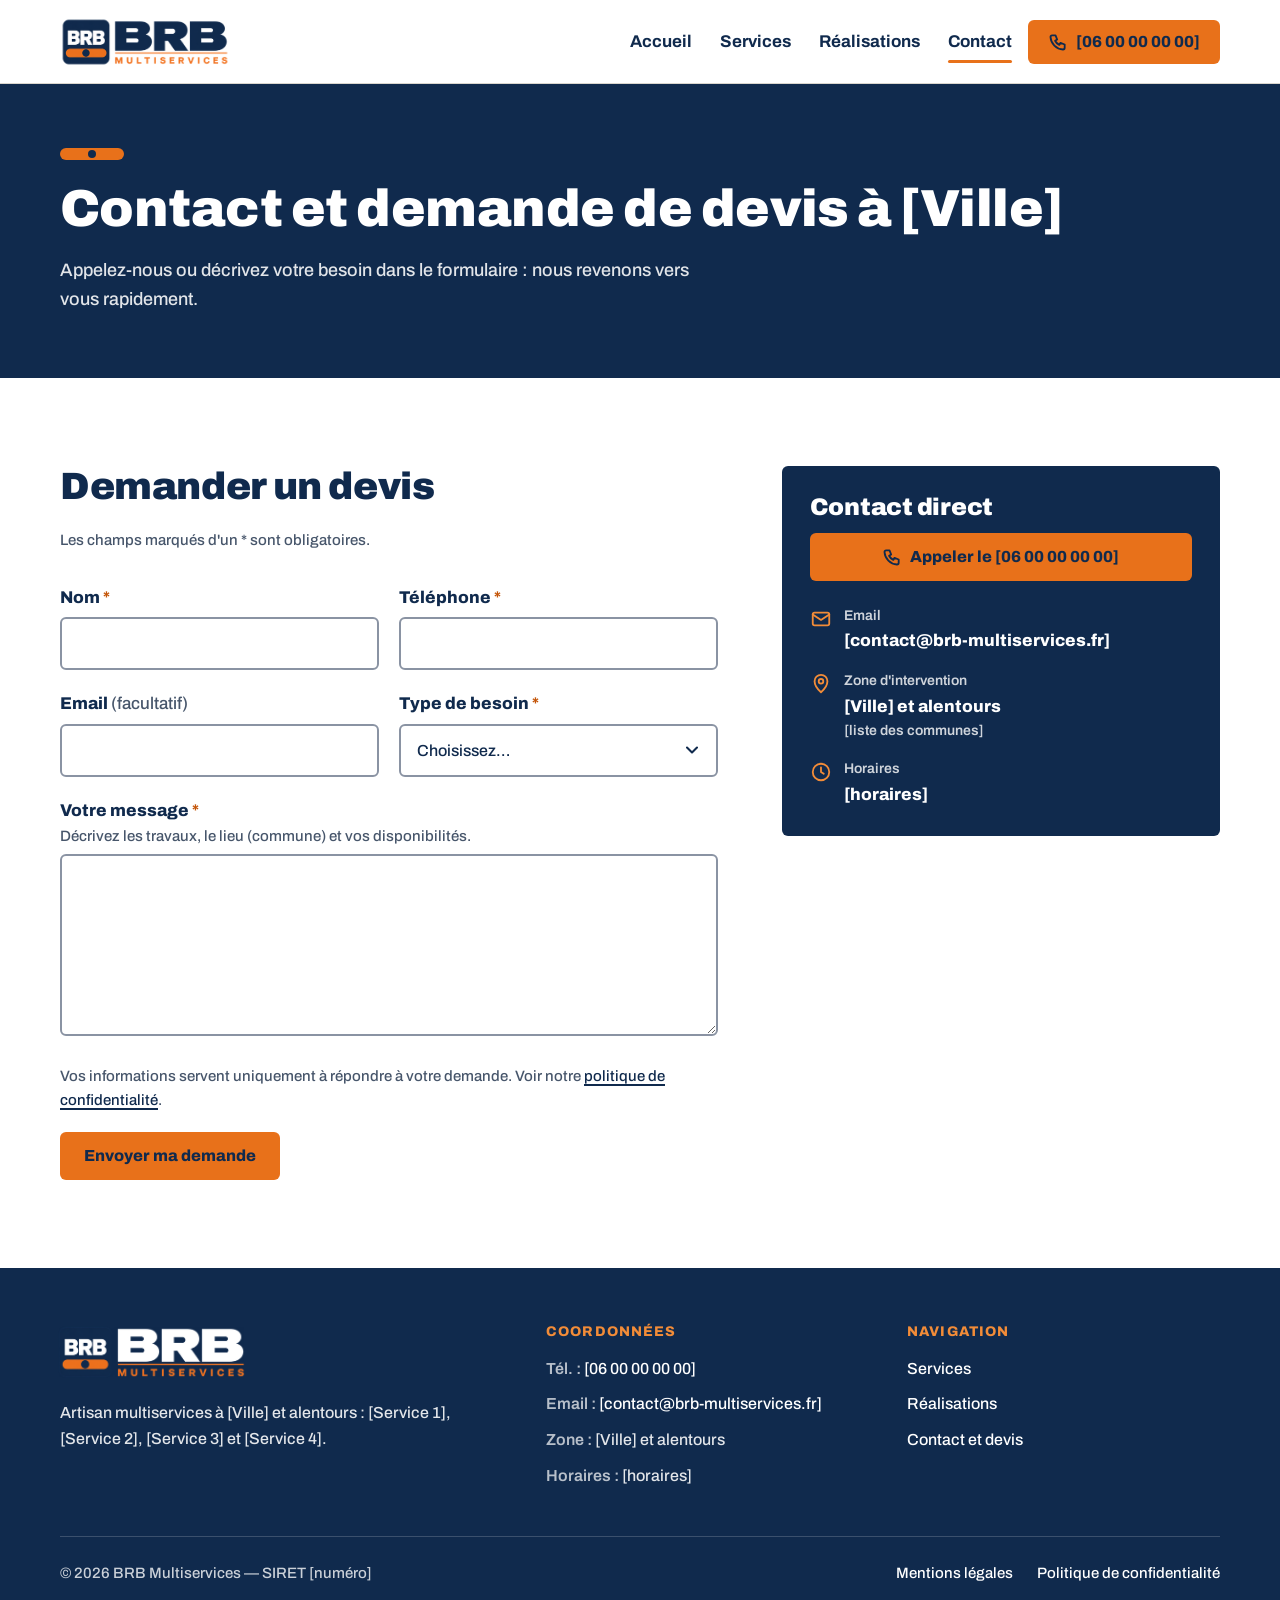
==== contact.html @ 140c1f2e "Site vitrine BRB Multiservices Cinq pages statiques (accueil, services, réalisations, contact, menti" ====
<!doctype html>
<html lang="fr" class="no-js">
<head>
  <meta charset="utf-8">
  <meta name="viewport" content="width=device-width, initial-scale=1">
  <script>document.documentElement.className = 'js';</script>

  <title>Contact et devis — artisan multiservices à [Ville] | BRB Multiservices</title>
  <meta name="description" content="Contactez BRB Multiservices, artisan multiservices à [Ville] : appelez le [06 00 00 00 00] ou demandez votre devis en ligne.">
  <link rel="canonical" href="https://www.brb-multiservices.fr/contact.html">

  <meta property="og:type" content="website">
  <meta property="og:locale" content="fr_FR">
  <meta property="og:site_name" content="BRB Multiservices">
  <meta property="og:title" content="Contact et devis — artisan multiservices à [Ville] | BRB Multiservices">
  <meta property="og:description" content="Contactez BRB Multiservices, artisan multiservices à [Ville] : appelez le [06 00 00 00 00] ou demandez votre devis en ligne.">
  <meta property="og:url" content="https://www.brb-multiservices.fr/contact.html">
  <meta property="og:image" content="https://www.brb-multiservices.fr/assets/img/logo/logo-principal-fond-blanc.jpg">
  <meta property="og:image:width" content="1858">
  <meta property="og:image:height" content="545">
  <meta property="og:image:alt" content="Logo BRB Multiservices">
  <meta name="twitter:card" content="summary_large_image">

  <link rel="icon" href="assets/img/logo/favicon.ico" sizes="any">
  <link rel="icon" href="assets/img/logo/favicon-32.png" type="image/png" sizes="32x32">
  <link rel="apple-touch-icon" href="assets/img/logo/apple-touch-icon-180.png">
  <link rel="manifest" href="site.webmanifest">
  <meta name="theme-color" content="#102A4D">

  <link rel="preconnect" href="https://fonts.googleapis.com">
  <link rel="preconnect" href="https://fonts.gstatic.com" crossorigin>
  <link rel="stylesheet" href="https://fonts.googleapis.com/css2?family=Archivo:wght@500;600;700;800;900&display=swap">
  <link rel="stylesheet" href="assets/css/style.css">
  <script src="assets/js/main.js" defer></script>
</head>
<body>
  <a class="skip-link" href="#contenu">Aller au contenu</a>

  <header class="site-header">
    <div class="container header-inner">
      <a class="brand" href="index.html">
        <img src="assets/img/logo/logo-principal.png" srcset="assets/img/logo/logo-principal-400.png 400w, assets/img/logo/logo-principal.png 1858w" sizes="(min-width: 960px) 171px, 137px" width="1858" height="545" alt="BRB Multiservices — retour à l'accueil" fetchpriority="high">
      </a>
      <a class="btn btn--primary header-phone" href="tel:+33600000000" aria-label="Appeler BRB Multiservices au [06 00 00 00 00]">
        <svg viewBox="0 0 24 24" fill="none" stroke="currentColor" stroke-width="2.2" stroke-linecap="round" stroke-linejoin="round" aria-hidden="true"><path d="M5 4h4l2 5-2.5 1.5a11 11 0 0 0 5 5L15 13l5 2v4a2 2 0 0 1-2 2A16 16 0 0 1 3 6a2 2 0 0 1 2-2"/></svg>
        <span class="label-long">[06 00 00 00 00]</span>
      </a>
      <button class="nav-toggle" type="button" aria-expanded="false" aria-controls="site-nav" aria-label="Ouvrir le menu">
        <span></span><span></span><span></span>
      </button>
      <nav class="site-nav" id="site-nav" aria-label="Navigation principale">
        <ul>
          <li><a href="index.html">Accueil</a></li>
          <li><a href="services.html">Services</a></li>
          <li><a href="realisations.html">Réalisations</a></li>
          <li><a href="contact.html" aria-current="page">Contact</a></li>
        </ul>
      </nav>
    </div>
  </header>

  <main id="contenu">
    <section class="page-hero on-dark">
      <div class="container">
        <span class="level" aria-hidden="true"></span>
        <h1>Contact et demande de devis à [Ville]</h1>
        <p>Appelez-nous ou décrivez votre besoin dans le formulaire : nous revenons vers vous rapidement.</p>
      </div>
    </section>

    <section class="section" aria-label="Formulaire et coordonnées">
      <div class="container contact-grid">
        <div>
          <h2>Demander un devis</h2>
          <p class="form-note">Les champs marqués d'un <span class="req" aria-hidden="true">*</span> sont obligatoires.</p>

          <!--
            Formulaire compatible Netlify Forms : Netlify détecte automatiquement
            l'attribut data-netlify au déploiement et vous envoie les messages par email
            (Netlify > Site > Forms > Form notifications).

            FALLBACK MAILTO (hébergement hors Netlify : OVH, o2switch…) :
            remplacez la balise <form …> ci-dessous par :
              <form class="form" action="mailto:contact@brb-multiservices.fr" method="post" enctype="text/plain">
            et supprimez le champ caché "form-name" et le champ anti-spam "bot-field".
            Le mailto ouvre la messagerie du visiteur : moins fiable, à n'utiliser qu'en dépannage.
          -->
          <form class="form mt-2" name="contact" method="POST" action="merci.html" data-netlify="true" netlify-honeypot="bot-field">
            <input type="hidden" name="form-name" value="contact">
            <p class="hp-field">
              <label>Ne pas remplir ce champ : <input name="bot-field" tabindex="-1" autocomplete="off"></label>
            </p>

            <div class="form-row form-row--2">
              <div class="field">
                <label for="nom">Nom <span class="req" aria-hidden="true">*</span></label>
                <input id="nom" name="nom" type="text" autocomplete="name" required aria-required="true">
              </div>
              <div class="field">
                <label for="telephone">Téléphone <span class="req" aria-hidden="true">*</span></label>
                <input id="telephone" name="telephone" type="tel" autocomplete="tel" inputmode="tel" required aria-required="true">
              </div>
            </div>

            <div class="form-row form-row--2">
              <div class="field">
                <label for="email">Email <span class="hint-inline">(facultatif)</span></label>
                <input id="email" name="email" type="email" autocomplete="email">
              </div>
              <div class="field">
                <label for="besoin">Type de besoin <span class="req" aria-hidden="true">*</span></label>
                <select id="besoin" name="besoin" required aria-required="true">
                  <option value="">Choisissez…</option>
                  <option value="service-1">[Service 1]</option>
                  <option value="service-2">[Service 2]</option>
                  <option value="service-3">[Service 3]</option>
                  <option value="service-4">[Service 4]</option>
                  <option value="autre">Autre demande</option>
                </select>
              </div>
            </div>

            <div class="field">
              <label for="message">Votre message <span class="req" aria-hidden="true">*</span>
                <span class="hint">Décrivez les travaux, le lieu (commune) et vos disponibilités.</span>
              </label>
              <textarea id="message" name="message" rows="6" required aria-required="true"></textarea>
            </div>

            <p class="form-note">Vos informations servent uniquement à répondre à votre demande. Voir notre <a href="mentions-legales.html#confidentialite">politique de confidentialité</a>.</p>

            <div>
              <button class="btn btn--primary" type="submit">Envoyer ma demande</button>
            </div>
          </form>
        </div>

        <aside class="contact-aside on-dark" aria-labelledby="direct-title">
          <h2 id="direct-title">Contact direct</h2>
          <a class="btn btn--primary" href="tel:+33600000000"><svg viewBox="0 0 24 24" fill="none" stroke="currentColor" stroke-width="2.2" stroke-linecap="round" stroke-linejoin="round" aria-hidden="true"><path d="M5 4h4l2 5-2.5 1.5a11 11 0 0 0 5 5L15 13l5 2v4a2 2 0 0 1-2 2A16 16 0 0 1 3 6a2 2 0 0 1 2-2"/></svg> Appeler le [06 00 00 00 00]</a>
          <ul class="info-list">
            <li>
              <svg viewBox="0 0 24 24" fill="none" stroke="currentColor" stroke-width="2" stroke-linecap="round" stroke-linejoin="round" aria-hidden="true"><rect x="3" y="5" width="18" height="14" rx="2"/><path d="M3 7l9 6 9-6"/></svg>
              <div><span class="k">Email</span><a class="v" href="mailto:contact@brb-multiservices.fr">[contact@brb-multiservices.fr]</a></div>
            </li>
            <li>
              <svg viewBox="0 0 24 24" fill="none" stroke="currentColor" stroke-width="2" stroke-linecap="round" stroke-linejoin="round" aria-hidden="true"><path d="M12 21s-7-6.2-7-12a7 7 0 0 1 14 0c0 5.8-7 12-7 12z"/><circle cx="12" cy="9" r="2.5"/></svg>
              <div><span class="k">Zone d'intervention</span><span class="v">[Ville] et alentours</span><span class="k">[liste des communes]</span></div>
            </li>
            <li>
              <svg viewBox="0 0 24 24" fill="none" stroke="currentColor" stroke-width="2" stroke-linecap="round" stroke-linejoin="round" aria-hidden="true"><circle cx="12" cy="12" r="9"/><path d="M12 7v5l3 2"/></svg>
              <div><span class="k">Horaires</span><span class="v">[horaires]</span></div>
            </li>
          </ul>
        </aside>
      </div>
    </section>

  </main>

  <footer class="site-footer">
    <div class="container">
      <div class="footer-grid">
        <div>
          <img class="footer-logo" src="assets/img/logo/logo-blanc-fond-fonce.png" srcset="assets/img/logo/logo-blanc-fond-fonce-400.png 400w, assets/img/logo/logo-blanc-fond-fonce.png 1858w" sizes="191px" width="1858" height="545" alt="BRB Multiservices" loading="lazy">
          <p>Artisan multiservices à [Ville] et alentours : [Service 1], [Service 2], [Service 3] et [Service 4].</p>
        </div>
        <div>
          <h2 class="footer-title">Coordonnées</h2>
          <ul class="footer-list">
            <li><span class="k">Tél. :</span> <a href="tel:+33600000000">[06 00 00 00 00]</a></li>
            <li><span class="k">Email :</span> <a href="mailto:contact@brb-multiservices.fr">[contact@brb-multiservices.fr]</a></li>
            <li><span class="k">Zone :</span> [Ville] et alentours</li>
            <li><span class="k">Horaires :</span> [horaires]</li>
          </ul>
        </div>
        <nav aria-label="Liens du pied de page">
          <h2 class="footer-title">Navigation</h2>
          <ul class="footer-list">
            <li><a href="services.html">Services</a></li>
            <li><a href="realisations.html">Réalisations</a></li>
            <li><a href="contact.html">Contact et devis</a></li>
          </ul>
        </nav>
      </div>
      <div class="footer-bottom">
        <p>© <span data-year>2026</span> BRB Multiservices — SIRET [numéro]</p>
        <ul>
          <li><a href="mentions-legales.html">Mentions légales</a></li>
          <li><a href="mentions-legales.html#confidentialite">Politique de confidentialité</a></li>
        </ul>
      </div>
    </div>
  </footer>

  <a class="btn btn--primary call-fab" href="tel:+33600000000">
    <svg viewBox="0 0 24 24" fill="none" stroke="currentColor" stroke-width="2.2" stroke-linecap="round" stroke-linejoin="round" aria-hidden="true"><path d="M5 4h4l2 5-2.5 1.5a11 11 0 0 0 5 5L15 13l5 2v4a2 2 0 0 1-2 2A16 16 0 0 1 3 6a2 2 0 0 1 2-2"/></svg>
    Appeler BRB Multiservices
  </a>
</body>
</html>
---- assets/css/style.css ----
/* ==========================================================================
   BRB Multiservices — feuille de style commune
   Mobile d'abord. Aucune dépendance hors Google Fonts (Archivo).
   ========================================================================== */

:root {
  /* Identité visuelle */
  --navy: #102A4D;          /* couleur principale */
  --navy-dark: #0A1D37;     /* survol des boutons marine */
  --orange: #E8711A;        /* accents, boutons, aplats */
  --orange-text: #C45508;   /* petit texte orange sur fond blanc uniquement */
  --orange-light: #F28C38;  /* texte orange sur fond marine */
  --white: #FFFFFF;
  --offwhite: #F6F4F0;

  /* Usages */
  --text: #2A3A52;
  --text-muted: #47566B;
  --line: #DAD6CE;

  --font: "Archivo", system-ui, -apple-system, "Segoe UI", Roboto, Arial, sans-serif;
  --radius: 6px;
  --container: 1160px;
  --gutter: 20px;
  --header-h: 68px;
  --logo-h: 40px;
}

@media (min-width: 960px) {
  :root {
    --gutter: 32px;
    --header-h: 84px;
    --logo-h: 50px;
  }
}

/* ---------- Base ---------- */

*,
*::before,
*::after { box-sizing: border-box; }

html {
  -webkit-text-size-adjust: 100%;
  text-size-adjust: 100%;
  scroll-padding-top: calc(var(--header-h) + 16px);
}

@media (prefers-reduced-motion: no-preference) {
  html { scroll-behavior: smooth; }
}

body {
  margin: 0;
  padding-top: var(--header-h);
  font-family: var(--font);
  font-size: 1.0625rem;
  font-weight: 500;
  line-height: 1.6;
  color: var(--text);
  background: var(--white);
}

img,
svg { display: block; max-width: 100%; }

img { height: auto; }

h1, h2, h3, h4 {
  margin: 0 0 .5em;
  font-weight: 900;
  line-height: 1.12;
  letter-spacing: -.01em;
  color: var(--navy);
}

h1 { font-size: clamp(2rem, 7vw, 3.25rem); }
h2 { font-size: clamp(1.625rem, 4.5vw, 2.375rem); }
h3 { font-size: 1.25rem; font-weight: 800; }

p { margin: 0 0 1em; }

a { color: var(--navy); text-decoration-thickness: 2px; text-underline-offset: 3px; }
a:hover { color: var(--orange-text); }

ul { margin: 0; padding: 0; }

strong { font-weight: 800; }

:focus-visible {
  outline: 3px solid var(--orange-text);
  outline-offset: 3px;
}

.on-dark :focus-visible,
.site-footer :focus-visible { outline-color: var(--orange-light); }

.visually-hidden {
  position: absolute !important;
  width: 1px; height: 1px;
  margin: -1px; padding: 0;
  overflow: hidden;
  clip: rect(0 0 0 0);
  white-space: nowrap;
  border: 0;
}

.skip-link {
  position: absolute;
  top: -100px;
  left: 16px;
  z-index: 200;
  padding: .75rem 1rem;
  background: var(--navy);
  color: var(--white);
  font-weight: 800;
  border-radius: var(--radius);
}
.skip-link:focus { top: 12px; color: var(--white); }

.container {
  width: 100%;
  max-width: calc(var(--container) + 2 * var(--gutter));
  margin: 0 auto;
  padding: 0 var(--gutter);
}

/* ---------- Rappel graphique : le « niveau à bulle » du logo ---------- */

.level {
  position: relative;
  display: block;
  width: 64px;
  height: 12px;
  margin: 0 0 1.25rem;
  border-radius: 6px;
  background: var(--orange);
}
.level::after {
  content: "";
  position: absolute;
  top: 2px;
  left: 50%;
  width: 8px;
  height: 8px;
  margin-left: -4px;
  border-radius: 50%;
  background: var(--navy);
}
.level--center { margin-left: auto; margin-right: auto; }
.level--on-orange { background: var(--navy); }
.level--on-orange::after { background: var(--orange); }

/* ---------- Boutons ---------- */

.btn {
  display: inline-flex;
  align-items: center;
  justify-content: center;
  gap: .5rem;
  min-height: 48px;
  padding: .75rem 1.375rem;
  border: 2px solid transparent;
  border-radius: var(--radius);
  font: inherit;
  font-weight: 800;
  font-size: 1rem;
  line-height: 1.2;
  text-decoration: none;
  cursor: pointer;
  transition: background-color .15s, color .15s, border-color .15s;
}
.btn svg { width: 20px; height: 20px; flex: none; }

/* Orange + texte marine : contraste 4,6:1 (AA) */
.btn--primary { background: var(--orange); color: var(--navy); }
.btn--primary:hover { background: var(--orange-light); color: var(--navy); }

.btn--navy { background: var(--navy); color: var(--white); }
.btn--navy:hover { background: var(--navy-dark); color: var(--white); }

.btn--outline { border-color: var(--navy); color: var(--navy); background: transparent; }
.btn--outline:hover { background: var(--navy); color: var(--white); }

.btn--outline-light { border-color: var(--white); color: var(--white); background: transparent; }
.btn--outline-light:hover { background: var(--white); color: var(--navy); }

.btn-row { display: flex; flex-wrap: wrap; gap: .75rem; }

@media (max-width: 479px) {
  .btn-row .btn { flex: 1 1 100%; }
}

/* ---------- Header ---------- */

.site-header {
  position: fixed;
  top: 0; left: 0; right: 0;
  z-index: 100;
  height: var(--header-h);
  background: var(--white);
  border-bottom: 1px solid var(--line);
}

.header-inner {
  display: flex;
  align-items: center;
  gap: 1rem;
  height: 100%;
}

.brand { display: block; flex: none; margin-right: auto; }
.brand img {
  /* hauteur fixée : évite tout décalage de mise en page au chargement */
  height: var(--logo-h);
  width: auto;
  aspect-ratio: 1858 / 545;
}

.header-phone .label-long { display: none; }
.header-phone { min-height: 44px; padding: .5rem .75rem; }

.nav-toggle {
  display: inline-flex;
  flex-direction: column;
  justify-content: center;
  gap: 5px;
  width: 48px;
  height: 48px;
  padding: 0 12px;
  border: 2px solid var(--navy);
  border-radius: var(--radius);
  background: var(--white);
  cursor: pointer;
}
.nav-toggle span {
  display: block;
  height: 3px;
  background: var(--navy);
  border-radius: 2px;
  transition: transform .2s, opacity .2s;
}
.nav-toggle[aria-expanded="true"] span:nth-child(1) { transform: translateY(8px) rotate(45deg); }
.nav-toggle[aria-expanded="true"] span:nth-child(2) { opacity: 0; }
.nav-toggle[aria-expanded="true"] span:nth-child(3) { transform: translateY(-8px) rotate(-45deg); }

/* Sans JavaScript, le burger est masqué et le menu reste accessible. */
.no-js .nav-toggle { display: none; }

.site-nav ul { list-style: none; }
.site-nav a {
  display: block;
  font-weight: 700;
  text-decoration: none;
  color: var(--navy);
}
.site-nav a[aria-current="page"] { color: var(--orange-text); }

@media (max-width: 959px) {
  .js .site-nav {
    position: fixed;
    top: var(--header-h);
    left: 0; right: 0;
    max-height: calc(100vh - var(--header-h));
    overflow-y: auto;
    background: var(--white);
    border-bottom: 4px solid var(--orange);
    box-shadow: 0 12px 24px rgba(16, 42, 77, .12);
    display: none;
  }
  .js .site-nav.is-open { display: block; }
  .site-nav ul { padding: .5rem var(--gutter) 1rem; }
  .site-nav li + li { border-top: 1px solid var(--line); }
  .site-nav a { padding: 1rem 0; font-size: 1.125rem; }

  .no-js .site-header { position: static; height: auto; }
  .no-js body { padding-top: 0; }
  .no-js .header-inner { flex-wrap: wrap; padding-top: .75rem; padding-bottom: .75rem; }
  .no-js .site-nav { flex: 1 1 100%; }
}

@media (min-width: 960px) {
  .nav-toggle { display: none; }
  .site-nav ul { display: flex; gap: 1.75rem; }
  .site-nav a { position: relative; padding: .5rem 0; }
  .site-nav a::after {
    content: "";
    position: absolute;
    left: 0; right: 0; bottom: 0;
    height: 3px;
    border-radius: 2px;
    background: var(--orange);
    transform: scaleX(0);
    transition: transform .2s;
  }
  .site-nav a:hover { color: var(--navy); }
  .site-nav a:hover::after,
  .site-nav a[aria-current="page"]::after { transform: scaleX(1); }
  .site-nav a[aria-current="page"] { color: var(--navy); }
  .header-phone { order: 3; padding: .625rem 1.125rem; }
  .header-phone .label-long { display: inline; }
}

/* ---------- Sections ---------- */

.section { padding: 3.5rem 0; }
.section--alt { background: var(--offwhite); }
.section--navy { background: var(--navy); color: var(--white); }
.section--navy h2, .section--navy h3 { color: var(--white); }

@media (min-width: 960px) {
  .section { padding: 5.5rem 0; }
}

.section-head { max-width: 680px; margin-bottom: 2.25rem; }
.section-head--center { margin-left: auto; margin-right: auto; text-align: center; }
.section-head p { color: var(--text-muted); font-size: 1.125rem; }

.lead { font-size: 1.1875rem; }

/* ---------- Hero (accueil) ---------- */

.hero {
  background: var(--navy);
  color: var(--white);
  padding: 2.5rem 0 3rem;
}
.hero-grid { display: grid; gap: 2rem; align-items: center; }

.hero-logo {
  height: 64px;
  width: auto;
  aspect-ratio: 1858 / 545;
  margin: 0 0 1.75rem -6px;
}
.hero h1 { color: var(--white); max-width: 16ch; }
.hero-zone {
  display: flex;
  align-items: flex-start;
  gap: .5rem;
  margin: 0 0 1.75rem;
  font-size: 1.125rem;
  font-weight: 700;
  color: var(--orange-light);
}
.hero-zone svg { width: 22px; height: 22px; flex: none; margin-top: 2px; }

.hero-card {
  padding: 1.5rem;
  border: 2px solid rgba(255, 255, 255, .2);
  border-radius: var(--radius);
}
.hero-card h2 { font-size: 1.25rem; color: var(--white); }
.info-list { list-style: none; display: grid; gap: 1rem; }
.info-list li { display: flex; gap: .75rem; align-items: flex-start; }
.info-list svg { width: 22px; height: 22px; flex: none; margin-top: 3px; color: var(--orange-light); }
.info-list .k { display: block; font-size: .875rem; font-weight: 600; color: rgba(255, 255, 255, .8); }
.info-list .v { display: block; font-weight: 800; color: var(--white); }
.info-list a.v { text-decoration: none; }
.info-list a.v:hover { color: var(--orange-light); }

@media (min-width: 960px) {
  .hero { padding: 4.5rem 0 5rem; }
  .hero-grid { grid-template-columns: 1.6fr 1fr; gap: 4rem; }
  .hero-logo { height: 92px; }
  .hero-card { padding: 2rem; }
}

/* ---------- Bandeau de page (pages intérieures) ---------- */

.page-hero {
  background: var(--navy);
  color: var(--white);
  padding: 2.5rem 0;
}
.page-hero h1 { color: var(--white); margin-bottom: .35em; }
.page-hero p { max-width: 640px; margin: 0; font-size: 1.125rem; color: rgba(255, 255, 255, .88); }
@media (min-width: 960px) { .page-hero { padding: 4rem 0; } }

/* ---------- Cartes services ---------- */

.cards { list-style: none; display: grid; gap: 1.25rem; }
@media (min-width: 600px) { .cards { grid-template-columns: repeat(2, 1fr); } }
@media (min-width: 1040px) { .cards--4 { grid-template-columns: repeat(4, 1fr); } }

.card {
  position: relative;
  display: flex;
  flex-direction: column;
  height: 100%;
  padding: 1.75rem 1.5rem;
  background: var(--white);
  border: 1px solid var(--line);
  border-top: 4px solid var(--navy);
  border-radius: var(--radius);
  transition: border-color .15s;
}
.card:hover { border-top-color: var(--orange); }
.card p { color: var(--text-muted); }
.card-link {
  margin-top: auto;
  font-weight: 800;
  color: var(--navy);
  text-decoration: none;
}
/* Toute la carte est cliquable, un seul lien pour les lecteurs d'écran */
.card-link::after { content: ""; position: absolute; inset: 0; }
.card-link:hover { color: var(--orange-text); }
.card:focus-within { outline: 3px solid var(--orange-text); outline-offset: 3px; }
.card-link:focus-visible { outline: none; }

.icon-box {
  display: grid;
  place-items: center;
  width: 56px;
  height: 56px;
  margin-bottom: 1.25rem;
  border-radius: var(--radius);
  background: var(--navy);
  color: var(--orange);
}
.icon-box svg { width: 30px; height: 30px; }

/* ---------- Arguments ---------- */

.features { list-style: none; display: grid; gap: 2rem; }
@media (min-width: 760px) { .features { grid-template-columns: repeat(3, 1fr); gap: 2.5rem; } }
.feature .icon-line {
  display: block;
  width: 40px;
  height: 40px;
  margin-bottom: 1rem;
  color: var(--navy);
}
.feature h3 { margin-bottom: .4em; }
.feature p { color: var(--text-muted); margin: 0; }

/* ---------- Zone d'intervention ---------- */

.zone-grid { display: grid; gap: 2rem; align-items: start; }
@media (min-width: 900px) { .zone-grid { grid-template-columns: 1fr 1fr; gap: 4rem; } }

.chips { list-style: none; display: flex; flex-wrap: wrap; gap: .5rem; }
.chips li {
  padding: .45rem .9rem;
  border: 2px solid var(--navy);
  border-radius: 999px;
  font-weight: 700;
  font-size: .9375rem;
  color: var(--navy);
}
.chips li.is-main { background: var(--navy); color: var(--white); }

.zone-box {
  padding: 1.75rem;
  background: var(--offwhite);
  border-left: 6px solid var(--orange);
  border-radius: var(--radius);
}
.zone-box h3 { margin-bottom: 1rem; }

/* ---------- Bandeau d'appel à l'action ---------- */

.cta-band { background: var(--orange); padding: 3rem 0; }
.cta-band h2 { color: var(--navy); margin-bottom: .35em; }
.cta-band p { color: var(--navy); font-weight: 600; font-size: 1.125rem; margin-bottom: 1.5rem; }
.cta-band .btn--outline:hover { background: var(--navy); color: var(--white); }
.cta-band :focus-visible { outline-color: var(--navy); }
@media (min-width: 960px) {
  .cta-band { padding: 4rem 0; }
  .cta-inner { display: flex; align-items: center; justify-content: space-between; gap: 3rem; }
  .cta-inner p { margin-bottom: 0; }
  .cta-inner .btn-row { flex: none; }
}

/* ---------- Page Services ---------- */

.service-block { display: grid; gap: 1.75rem; align-items: center; }
.service-block + .service-block { margin-top: 3.5rem; padding-top: 3.5rem; border-top: 1px solid var(--line); }
.service-block .icon-box { margin-bottom: 1rem; }
.check-list { list-style: none; display: grid; gap: .5rem; margin: 0 0 1.5rem; }
.check-list li { position: relative; padding-left: 1.75rem; }
.check-list li::before {
  content: "";
  position: absolute;
  left: 0; top: .55em;
  width: 14px; height: 8px;
  border-radius: 4px;
  background: var(--orange);
}
@media (min-width: 900px) {
  .service-block { grid-template-columns: 1fr 1fr; gap: 4rem; }
  .service-block:nth-of-type(even) .service-media { order: -1; }
  .service-block + .service-block { margin-top: 5rem; padding-top: 5rem; }
}

.photo {
  margin: 0;
  overflow: hidden;
  border-radius: var(--radius);
  background: var(--offwhite);
}
.photo img { width: 100%; aspect-ratio: 4 / 3; object-fit: cover; }

/* ---------- Réalisations (avant / après) ---------- */

.gallery { list-style: none; display: grid; gap: 1.5rem; }
@media (min-width: 900px) { .gallery { grid-template-columns: repeat(2, 1fr); gap: 2rem; } }

.project {
  margin: 0;
  height: 100%;
  background: var(--white);
  border: 1px solid var(--line);
  border-radius: var(--radius);
  overflow: hidden;
}
.ba { display: grid; grid-template-columns: 1fr 1fr; gap: 2px; background: var(--line); }
.ba-item { position: relative; margin: 0; background: var(--offwhite); }
.ba-item img { width: 100%; aspect-ratio: 4 / 3; object-fit: cover; }
.ba-label {
  position: absolute;
  top: .625rem;
  left: .625rem;
  padding: .25rem .6rem;
  border-radius: 4px;
  font-size: .8125rem;
  font-weight: 800;
  text-transform: uppercase;
  letter-spacing: .04em;
}
.ba-label--before { background: var(--navy); color: var(--white); }
.ba-label--after { background: var(--orange); color: var(--navy); }
.project figcaption { padding: 1.25rem 1.5rem 1.5rem; }
.project h2 { font-size: 1.25rem; font-weight: 800; margin-bottom: .25em; }
.project .meta { font-size: .9375rem; font-weight: 700; color: var(--orange-text); margin-bottom: .5em; }
.project p:last-child { margin: 0; color: var(--text-muted); }

/* ---------- Contact ---------- */

.contact-grid { display: grid; gap: 2.5rem; }
@media (min-width: 960px) { .contact-grid { grid-template-columns: 1.5fr 1fr; gap: 4rem; align-items: start; } }

.form { display: grid; gap: 1.25rem; }
.form-row { display: grid; gap: 1.25rem; }
@media (min-width: 600px) { .form-row--2 { grid-template-columns: 1fr 1fr; } }

.field label {
  display: block;
  margin-bottom: .375rem;
  font-weight: 800;
  color: var(--navy);
}
.field .req { color: var(--orange-text); }
.field .hint { display: block; font-weight: 500; font-size: .9375rem; color: var(--text-muted); }

.field input,
.field select,
.field textarea {
  width: 100%;
  min-height: 52px;
  padding: .75rem 1rem;
  border: 2px solid #8A93A3;
  border-radius: var(--radius);
  background: var(--white);
  font: inherit;
  font-size: 1rem; /* ≥ 16px : pas de zoom automatique sur iOS */
  color: var(--navy);
}
.field textarea { min-height: 160px; resize: vertical; }
.field select {
  appearance: none;
  padding-right: 2.75rem;
  background-image: url("data:image/svg+xml,%3Csvg xmlns='http://www.w3.org/2000/svg' viewBox='0 0 24 24' fill='none' stroke='%23102A4D' stroke-width='2.5' stroke-linecap='round' stroke-linejoin='round'%3E%3Cpath d='M6 9l6 6 6-6'/%3E%3C/svg%3E");
  background-repeat: no-repeat;
  background-position: right .875rem center;
  background-size: 20px;
}
.field input:focus,
.field select:focus,
.field textarea:focus {
  border-color: var(--navy);
  outline: 3px solid var(--orange);
  outline-offset: 0;
}
.form-note { font-size: .9375rem; color: var(--text-muted); margin: 0; }
.hp-field { display: none; }

.contact-aside {
  padding: 1.75rem;
  background: var(--navy);
  color: var(--white);
  border-radius: var(--radius);
}
.contact-aside h2 { color: var(--white); font-size: 1.5rem; }
.contact-aside .btn { width: 100%; margin-bottom: 1.5rem; }

/* ---------- Pages texte (mentions légales) ---------- */

.prose { max-width: 760px; }
.prose h2 { font-size: 1.625rem; margin-top: 2.5rem; }
.prose h2:first-child { margin-top: 0; }
.prose h3 { font-size: 1.125rem; margin-top: 1.75rem; }
.prose ul { padding-left: 1.25rem; margin: 0 0 1em; }
.prose li { margin-bottom: .35em; }
.prose dl { margin: 0 0 1em; }
.prose dt { font-weight: 800; color: var(--navy); }
.prose dd { margin: 0 0 .75em; }
.toc {
  margin: 0 0 2.5rem;
  padding: 1.25rem 1.5rem;
  background: var(--offwhite);
  border-radius: var(--radius);
}
.toc p { font-weight: 800; color: var(--navy); margin-bottom: .5em; }
.toc ul { list-style: none; padding: 0; display: flex; flex-wrap: wrap; gap: .5rem 1.5rem; }

/* ---------- Footer ---------- */

.site-footer {
  background: var(--navy);
  color: rgba(255, 255, 255, .88);
  padding: 3.5rem 0 1.5rem;
  font-size: 1rem;
}
.site-footer a { color: var(--white); text-decoration: none; }
.site-footer a:hover { color: var(--orange-light); text-decoration: underline; }

.footer-grid { display: grid; gap: 2.25rem; }
@media (min-width: 760px) { .footer-grid { grid-template-columns: 1.4fr 1fr 1fr; gap: 3rem; } }

.footer-logo { height: 56px; width: auto; aspect-ratio: 1858 / 545; margin: 0 0 1.25rem -4px; }
.footer-title {
  margin: 0 0 1rem;
  font-size: .875rem;
  font-weight: 800;
  letter-spacing: .08em;
  text-transform: uppercase;
  color: var(--orange-light);
}
.footer-list { list-style: none; display: grid; gap: .625rem; }
.footer-list .k { color: rgba(255, 255, 255, .7); font-weight: 600; }

.footer-bottom {
  display: flex;
  flex-wrap: wrap;
  gap: .5rem 1.5rem;
  justify-content: space-between;
  margin-top: 3rem;
  padding-top: 1.5rem;
  border-top: 1px solid rgba(255, 255, 255, .18);
  font-size: .9375rem;
  color: rgba(255, 255, 255, .78);
}
.footer-bottom p { margin: 0; }
.footer-bottom ul { list-style: none; display: flex; flex-wrap: wrap; gap: .5rem 1.5rem; }

/* ---------- Bouton « Appeler » flottant (mobile) ---------- */

.call-fab {
  position: fixed;
  left: 12px;
  right: 12px;
  bottom: calc(12px + env(safe-area-inset-bottom, 0px));
  z-index: 90;
  min-height: 56px;
  font-size: 1.0625rem;
  box-shadow: 0 6px 20px rgba(16, 42, 77, .35);
}

@media (max-width: 959px) {
  /* le footer laisse la place au bouton flottant */
  .site-footer { padding-bottom: calc(96px + env(safe-area-inset-bottom, 0px)); }
}
@media (min-width: 960px) {
  .call-fab { display: none; }
}

/* ---------- Divers ---------- */

.text-center { text-align: center; }
.mt-2 { margin-top: 2rem; }

@media (prefers-reduced-motion: reduce) {
  *, *::before, *::after { transition: none !important; }
}
.field .hint-inline { font-weight: 500; color: var(--text-muted); }
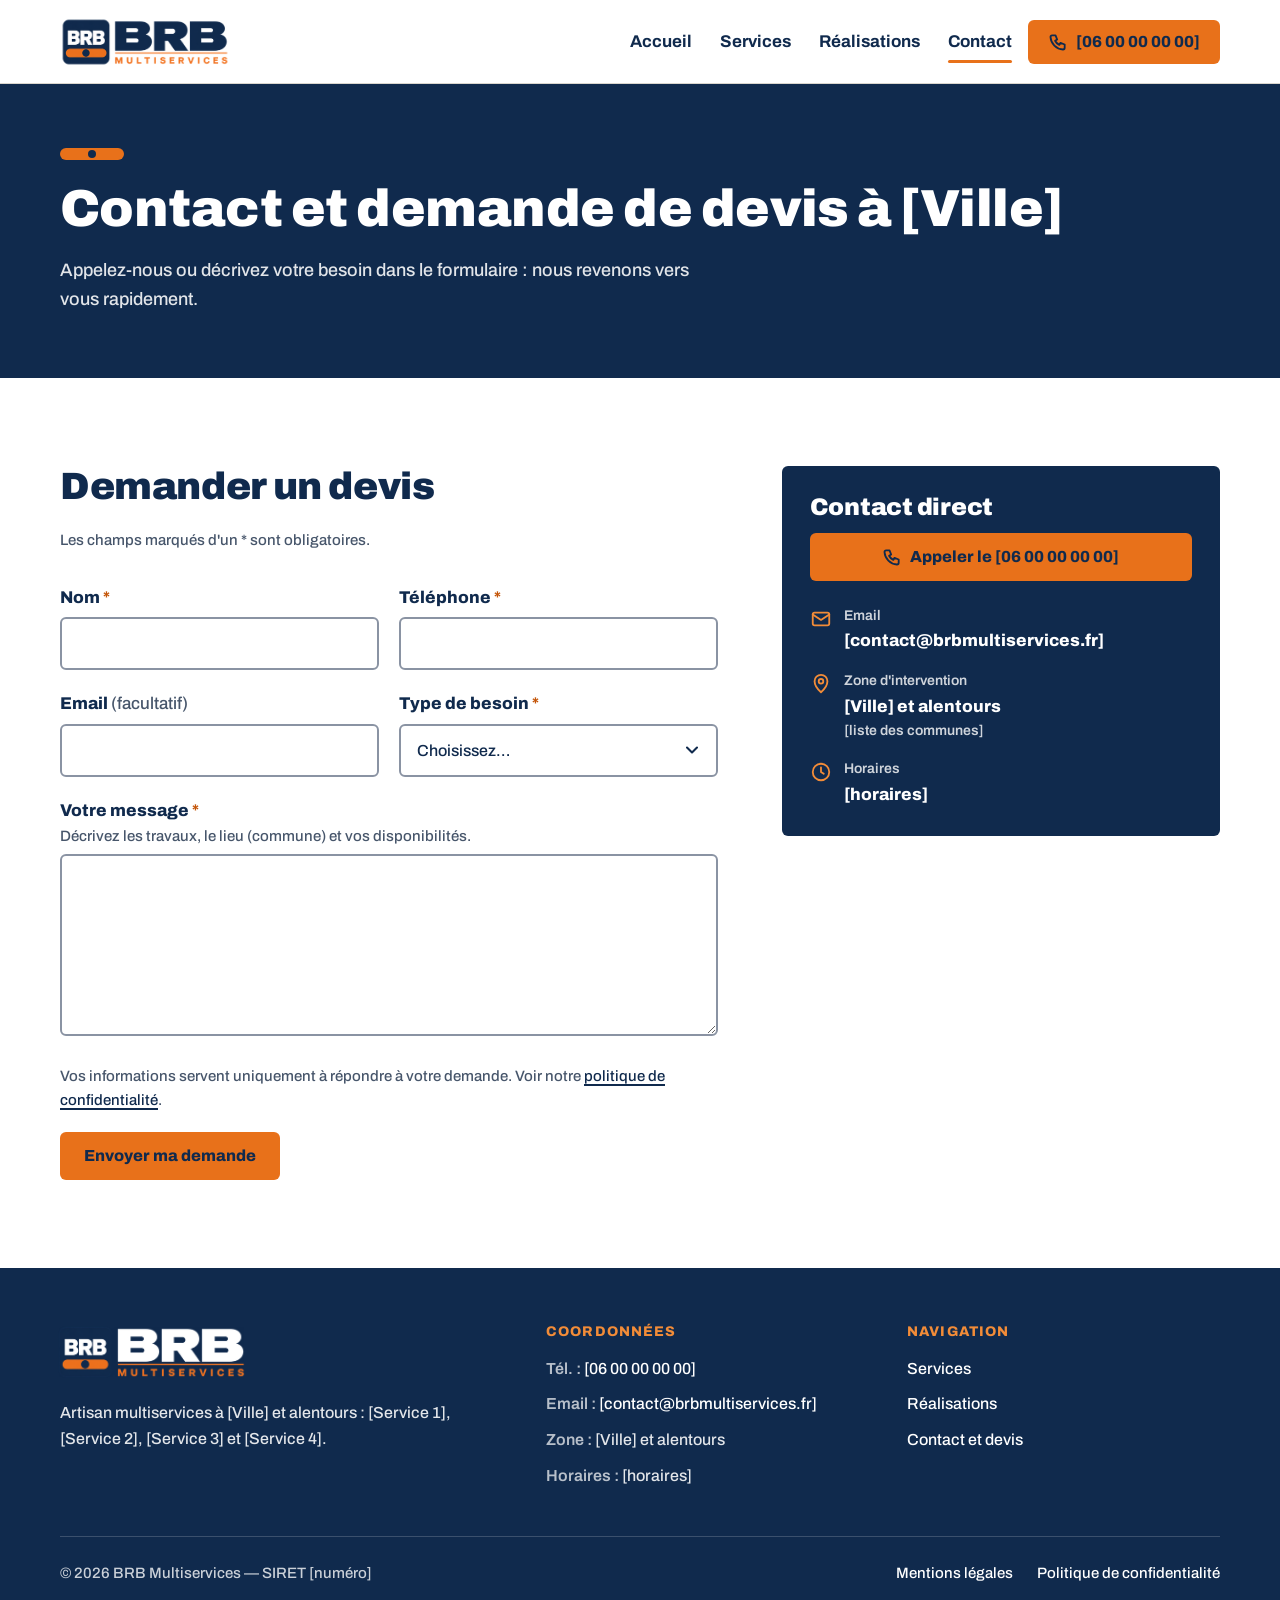
==== commit 00aa8351: "Domaine définitif : brbmultiservices.fr Co-Authored-By: Claude Opus 5.5 <noreply@anthropic.com> Clau" ====
--- a/contact.html
+++ b/contact.html
@@ -7,15 +7,15 @@
 
   <title>Contact et devis — artisan multiservices à [Ville] | BRB Multiservices</title>
   <meta name="description" content="Contactez BRB Multiservices, artisan multiservices à [Ville] : appelez le [06 00 00 00 00] ou demandez votre devis en ligne.">
-  <link rel="canonical" href="https://www.brb-multiservices.fr/contact.html">
+  <link rel="canonical" href="https://brbmultiservices.fr/contact.html">
 
   <meta property="og:type" content="website">
   <meta property="og:locale" content="fr_FR">
   <meta property="og:site_name" content="BRB Multiservices">
   <meta property="og:title" content="Contact et devis — artisan multiservices à [Ville] | BRB Multiservices">
   <meta property="og:description" content="Contactez BRB Multiservices, artisan multiservices à [Ville] : appelez le [06 00 00 00 00] ou demandez votre devis en ligne.">
-  <meta property="og:url" content="https://www.brb-multiservices.fr/contact.html">
-  <meta property="og:image" content="https://www.brb-multiservices.fr/assets/img/logo/logo-principal-fond-blanc.jpg">
+  <meta property="og:url" content="https://brbmultiservices.fr/contact.html">
+  <meta property="og:image" content="https://brbmultiservices.fr/assets/img/logo/logo-principal-fond-blanc.jpg">
   <meta property="og:image:width" content="1858">
   <meta property="og:image:height" content="545">
   <meta property="og:image:alt" content="Logo BRB Multiservices">
@@ -81,7 +81,7 @@
 
             FALLBACK MAILTO (hébergement hors Netlify : OVH, o2switch…) :
             remplacez la balise <form …> ci-dessous par :
-              <form class="form" action="mailto:contact@brb-multiservices.fr" method="post" enctype="text/plain">
+              <form class="form" action="mailto:contact@brbmultiservices.fr" method="post" enctype="text/plain">
             et supprimez le champ caché "form-name" et le champ anti-spam "bot-field".
             Le mailto ouvre la messagerie du visiteur : moins fiable, à n'utiliser qu'en dépannage.
           -->
@@ -141,7 +141,7 @@
           <ul class="info-list">
             <li>
               <svg viewBox="0 0 24 24" fill="none" stroke="currentColor" stroke-width="2" stroke-linecap="round" stroke-linejoin="round" aria-hidden="true"><rect x="3" y="5" width="18" height="14" rx="2"/><path d="M3 7l9 6 9-6"/></svg>
-              <div><span class="k">Email</span><a class="v" href="mailto:contact@brb-multiservices.fr">[contact@brb-multiservices.fr]</a></div>
+              <div><span class="k">Email</span><a class="v" href="mailto:contact@brbmultiservices.fr">[contact@brbmultiservices.fr]</a></div>
             </li>
             <li>
               <svg viewBox="0 0 24 24" fill="none" stroke="currentColor" stroke-width="2" stroke-linecap="round" stroke-linejoin="round" aria-hidden="true"><path d="M12 21s-7-6.2-7-12a7 7 0 0 1 14 0c0 5.8-7 12-7 12z"/><circle cx="12" cy="9" r="2.5"/></svg>
@@ -169,7 +169,7 @@
           <h2 class="footer-title">Coordonnées</h2>
           <ul class="footer-list">
             <li><span class="k">Tél. :</span> <a href="tel:+33600000000">[06 00 00 00 00]</a></li>
-            <li><span class="k">Email :</span> <a href="mailto:contact@brb-multiservices.fr">[contact@brb-multiservices.fr]</a></li>
+            <li><span class="k">Email :</span> <a href="mailto:contact@brbmultiservices.fr">[contact@brbmultiservices.fr]</a></li>
             <li><span class="k">Zone :</span> [Ville] et alentours</li>
             <li><span class="k">Horaires :</span> [horaires]</li>
           </ul>
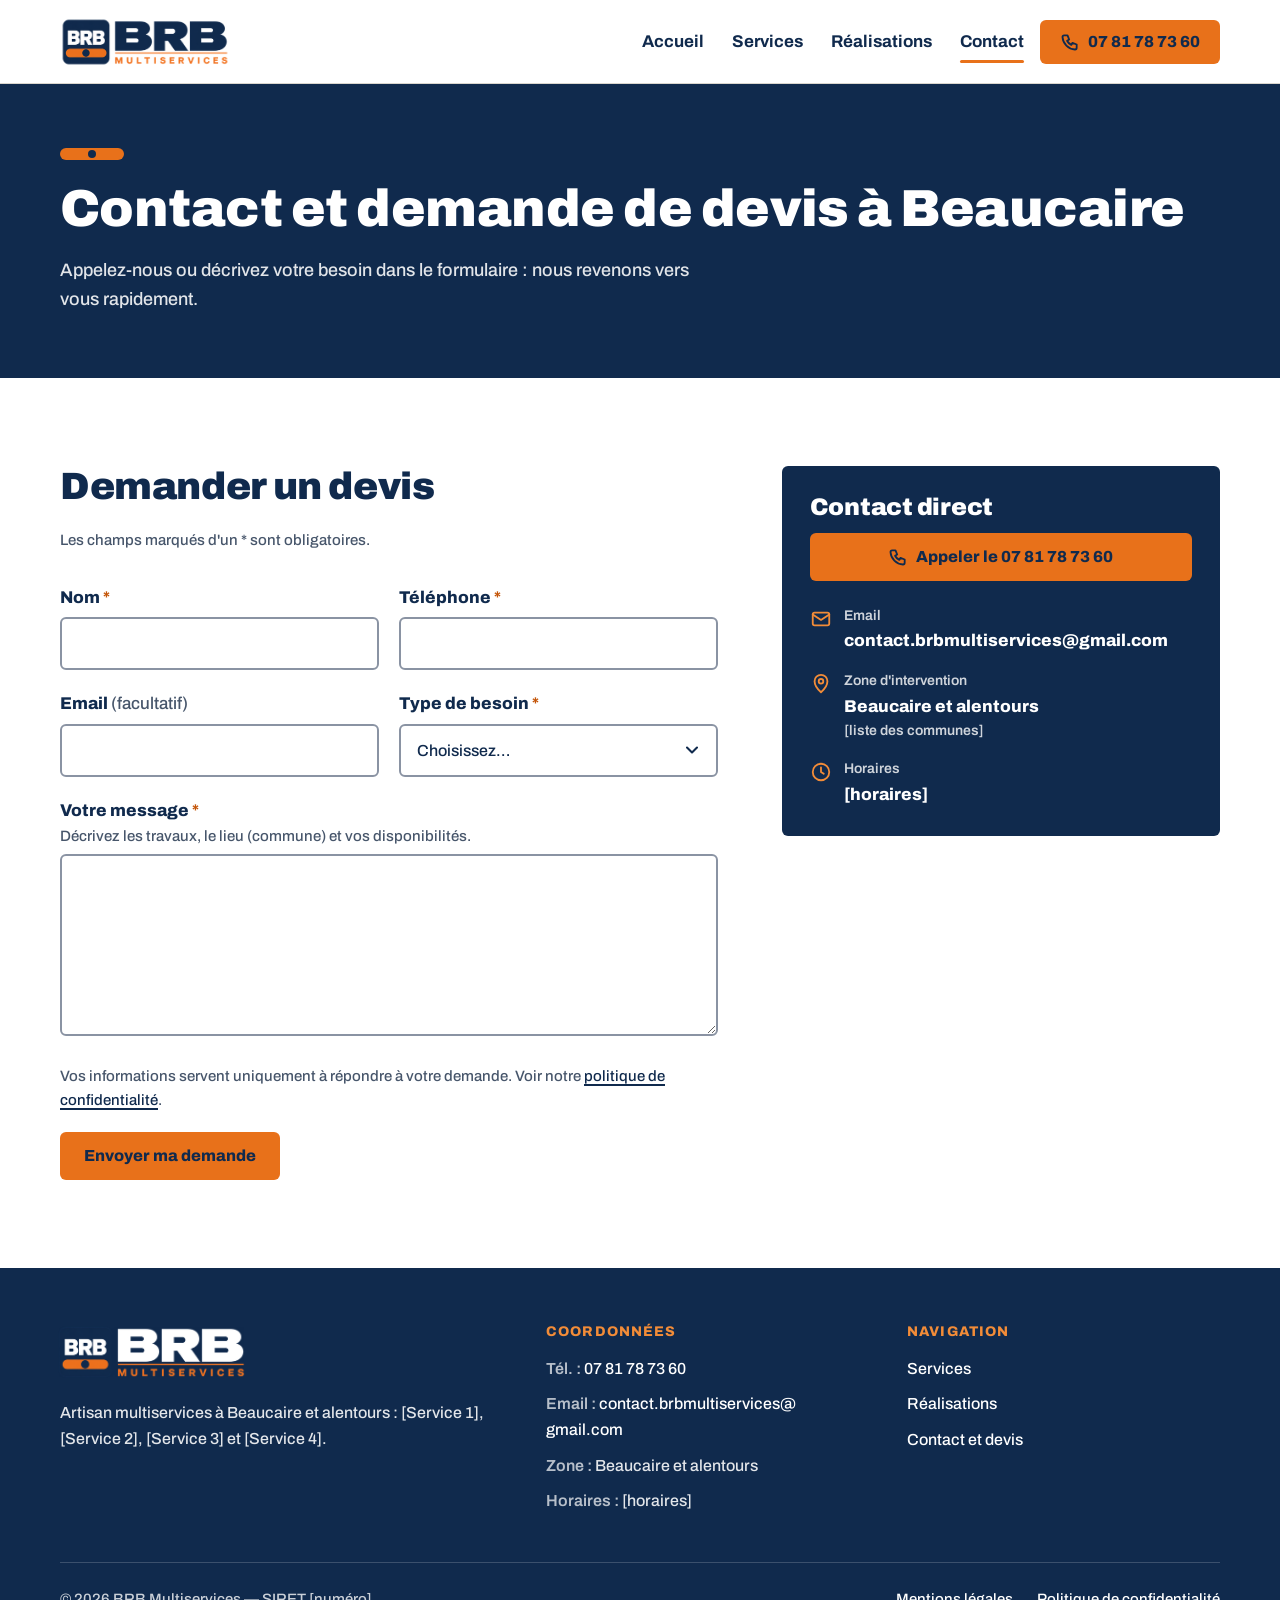
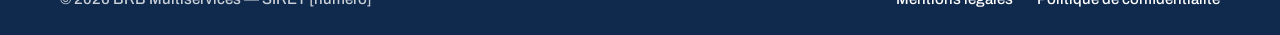
==== commit 95708bf5: "Coordonnées : téléphone, email et ville (Beaucaire) Remplace les placeholders de téléphone, d'email," ====
--- a/contact.html
+++ b/contact.html
@@ -5,15 +5,15 @@
   <meta name="viewport" content="width=device-width, initial-scale=1">
   <script>document.documentElement.className = 'js';</script>
 
-  <title>Contact et devis — artisan multiservices à [Ville] | BRB Multiservices</title>
-  <meta name="description" content="Contactez BRB Multiservices, artisan multiservices à [Ville] : appelez le [06 00 00 00 00] ou demandez votre devis en ligne.">
+  <title>Contact et devis — artisan multiservices à Beaucaire | BRB Multiservices</title>
+  <meta name="description" content="Contactez BRB Multiservices, artisan multiservices à Beaucaire : appelez le 07 81 78 73 60 ou demandez votre devis en ligne.">
   <link rel="canonical" href="https://brbmultiservices.fr/contact.html">
 
   <meta property="og:type" content="website">
   <meta property="og:locale" content="fr_FR">
   <meta property="og:site_name" content="BRB Multiservices">
-  <meta property="og:title" content="Contact et devis — artisan multiservices à [Ville] | BRB Multiservices">
-  <meta property="og:description" content="Contactez BRB Multiservices, artisan multiservices à [Ville] : appelez le [06 00 00 00 00] ou demandez votre devis en ligne.">
+  <meta property="og:title" content="Contact et devis — artisan multiservices à Beaucaire | BRB Multiservices">
+  <meta property="og:description" content="Contactez BRB Multiservices, artisan multiservices à Beaucaire : appelez le 07 81 78 73 60 ou demandez votre devis en ligne.">
   <meta property="og:url" content="https://brbmultiservices.fr/contact.html">
   <meta property="og:image" content="https://brbmultiservices.fr/assets/img/logo/logo-principal-fond-blanc.jpg">
   <meta property="og:image:width" content="1858">
@@ -41,9 +41,9 @@
       <a class="brand" href="index.html">
         <img src="assets/img/logo/logo-principal.png" srcset="assets/img/logo/logo-principal-400.png 400w, assets/img/logo/logo-principal.png 1858w" sizes="(min-width: 960px) 171px, 137px" width="1858" height="545" alt="BRB Multiservices — retour à l'accueil" fetchpriority="high">
       </a>
-      <a class="btn btn--primary header-phone" href="tel:+33600000000" aria-label="Appeler BRB Multiservices au [06 00 00 00 00]">
+      <a class="btn btn--primary header-phone" href="tel:+33781787360" aria-label="Appeler BRB Multiservices au 07 81 78 73 60">
         <svg viewBox="0 0 24 24" fill="none" stroke="currentColor" stroke-width="2.2" stroke-linecap="round" stroke-linejoin="round" aria-hidden="true"><path d="M5 4h4l2 5-2.5 1.5a11 11 0 0 0 5 5L15 13l5 2v4a2 2 0 0 1-2 2A16 16 0 0 1 3 6a2 2 0 0 1 2-2"/></svg>
-        <span class="label-long">[06 00 00 00 00]</span>
+        <span class="label-long">07 81 78 73 60</span>
       </a>
       <button class="nav-toggle" type="button" aria-expanded="false" aria-controls="site-nav" aria-label="Ouvrir le menu">
         <span></span><span></span><span></span>
@@ -63,7 +63,7 @@
     <section class="page-hero on-dark">
       <div class="container">
         <span class="level" aria-hidden="true"></span>
-        <h1>Contact et demande de devis à [Ville]</h1>
+        <h1>Contact et demande de devis à Beaucaire</h1>
         <p>Appelez-nous ou décrivez votre besoin dans le formulaire : nous revenons vers vous rapidement.</p>
       </div>
     </section>
@@ -81,7 +81,7 @@
 
             FALLBACK MAILTO (hébergement hors Netlify : OVH, o2switch…) :
             remplacez la balise <form …> ci-dessous par :
-              <form class="form" action="mailto:contact@brbmultiservices.fr" method="post" enctype="text/plain">
+              <form class="form" action="mailto:contact.brbmultiservices@gmail.com" method="post" enctype="text/plain">
             et supprimez le champ caché "form-name" et le champ anti-spam "bot-field".
             Le mailto ouvre la messagerie du visiteur : moins fiable, à n'utiliser qu'en dépannage.
           -->
@@ -137,15 +137,15 @@
 
         <aside class="contact-aside on-dark" aria-labelledby="direct-title">
           <h2 id="direct-title">Contact direct</h2>
-          <a class="btn btn--primary" href="tel:+33600000000"><svg viewBox="0 0 24 24" fill="none" stroke="currentColor" stroke-width="2.2" stroke-linecap="round" stroke-linejoin="round" aria-hidden="true"><path d="M5 4h4l2 5-2.5 1.5a11 11 0 0 0 5 5L15 13l5 2v4a2 2 0 0 1-2 2A16 16 0 0 1 3 6a2 2 0 0 1 2-2"/></svg> Appeler le [06 00 00 00 00]</a>
+          <a class="btn btn--primary" href="tel:+33781787360"><svg viewBox="0 0 24 24" fill="none" stroke="currentColor" stroke-width="2.2" stroke-linecap="round" stroke-linejoin="round" aria-hidden="true"><path d="M5 4h4l2 5-2.5 1.5a11 11 0 0 0 5 5L15 13l5 2v4a2 2 0 0 1-2 2A16 16 0 0 1 3 6a2 2 0 0 1 2-2"/></svg> Appeler le 07 81 78 73 60</a>
           <ul class="info-list">
             <li>
               <svg viewBox="0 0 24 24" fill="none" stroke="currentColor" stroke-width="2" stroke-linecap="round" stroke-linejoin="round" aria-hidden="true"><rect x="3" y="5" width="18" height="14" rx="2"/><path d="M3 7l9 6 9-6"/></svg>
-              <div><span class="k">Email</span><a class="v" href="mailto:contact@brbmultiservices.fr">[contact@brbmultiservices.fr]</a></div>
+              <div><span class="k">Email</span><a class="v" href="mailto:contact.brbmultiservices@gmail.com">contact.brbmultiservices@<wbr>gmail.com</a></div>
             </li>
             <li>
               <svg viewBox="0 0 24 24" fill="none" stroke="currentColor" stroke-width="2" stroke-linecap="round" stroke-linejoin="round" aria-hidden="true"><path d="M12 21s-7-6.2-7-12a7 7 0 0 1 14 0c0 5.8-7 12-7 12z"/><circle cx="12" cy="9" r="2.5"/></svg>
-              <div><span class="k">Zone d'intervention</span><span class="v">[Ville] et alentours</span><span class="k">[liste des communes]</span></div>
+              <div><span class="k">Zone d'intervention</span><span class="v">Beaucaire et alentours</span><span class="k">[liste des communes]</span></div>
             </li>
             <li>
               <svg viewBox="0 0 24 24" fill="none" stroke="currentColor" stroke-width="2" stroke-linecap="round" stroke-linejoin="round" aria-hidden="true"><circle cx="12" cy="12" r="9"/><path d="M12 7v5l3 2"/></svg>
@@ -163,14 +163,14 @@
       <div class="footer-grid">
         <div>
           <img class="footer-logo" src="assets/img/logo/logo-blanc-fond-fonce.png" srcset="assets/img/logo/logo-blanc-fond-fonce-400.png 400w, assets/img/logo/logo-blanc-fond-fonce.png 1858w" sizes="191px" width="1858" height="545" alt="BRB Multiservices" loading="lazy">
-          <p>Artisan multiservices à [Ville] et alentours : [Service 1], [Service 2], [Service 3] et [Service 4].</p>
+          <p>Artisan multiservices à Beaucaire et alentours : [Service 1], [Service 2], [Service 3] et [Service 4].</p>
         </div>
         <div>
           <h2 class="footer-title">Coordonnées</h2>
           <ul class="footer-list">
-            <li><span class="k">Tél. :</span> <a href="tel:+33600000000">[06 00 00 00 00]</a></li>
-            <li><span class="k">Email :</span> <a href="mailto:contact@brbmultiservices.fr">[contact@brbmultiservices.fr]</a></li>
-            <li><span class="k">Zone :</span> [Ville] et alentours</li>
+            <li><span class="k">Tél. :</span> <a href="tel:+33781787360">07 81 78 73 60</a></li>
+            <li><span class="k">Email :</span> <a href="mailto:contact.brbmultiservices@gmail.com">contact.brbmultiservices@<wbr>gmail.com</a></li>
+            <li><span class="k">Zone :</span> Beaucaire et alentours</li>
             <li><span class="k">Horaires :</span> [horaires]</li>
           </ul>
         </div>
@@ -193,7 +193,7 @@
     </div>
   </footer>
 
-  <a class="btn btn--primary call-fab" href="tel:+33600000000">
+  <a class="btn btn--primary call-fab" href="tel:+33781787360">
     <svg viewBox="0 0 24 24" fill="none" stroke="currentColor" stroke-width="2.2" stroke-linecap="round" stroke-linejoin="round" aria-hidden="true"><path d="M5 4h4l2 5-2.5 1.5a11 11 0 0 0 5 5L15 13l5 2v4a2 2 0 0 1-2 2A16 16 0 0 1 3 6a2 2 0 0 1 2-2"/></svg>
     Appeler BRB Multiservices
   </a>
--- a/assets/css/style.css
+++ b/assets/css/style.css
@@ -685,3 +685,12 @@
   *, *::before, *::after { transition: none !important; }
 }
 .field .hint-inline { font-weight: 500; color: var(--text-muted); }
+
+/* Adresses longues (email) : retour à la ligne plutôt que débordement */
+.hero-grid > *,
+.contact-grid > *,
+.footer-grid > *,
+.info-list li > div { min-width: 0; }
+.info-list .v,
+.footer-list a,
+.prose a { overflow-wrap: anywhere; }
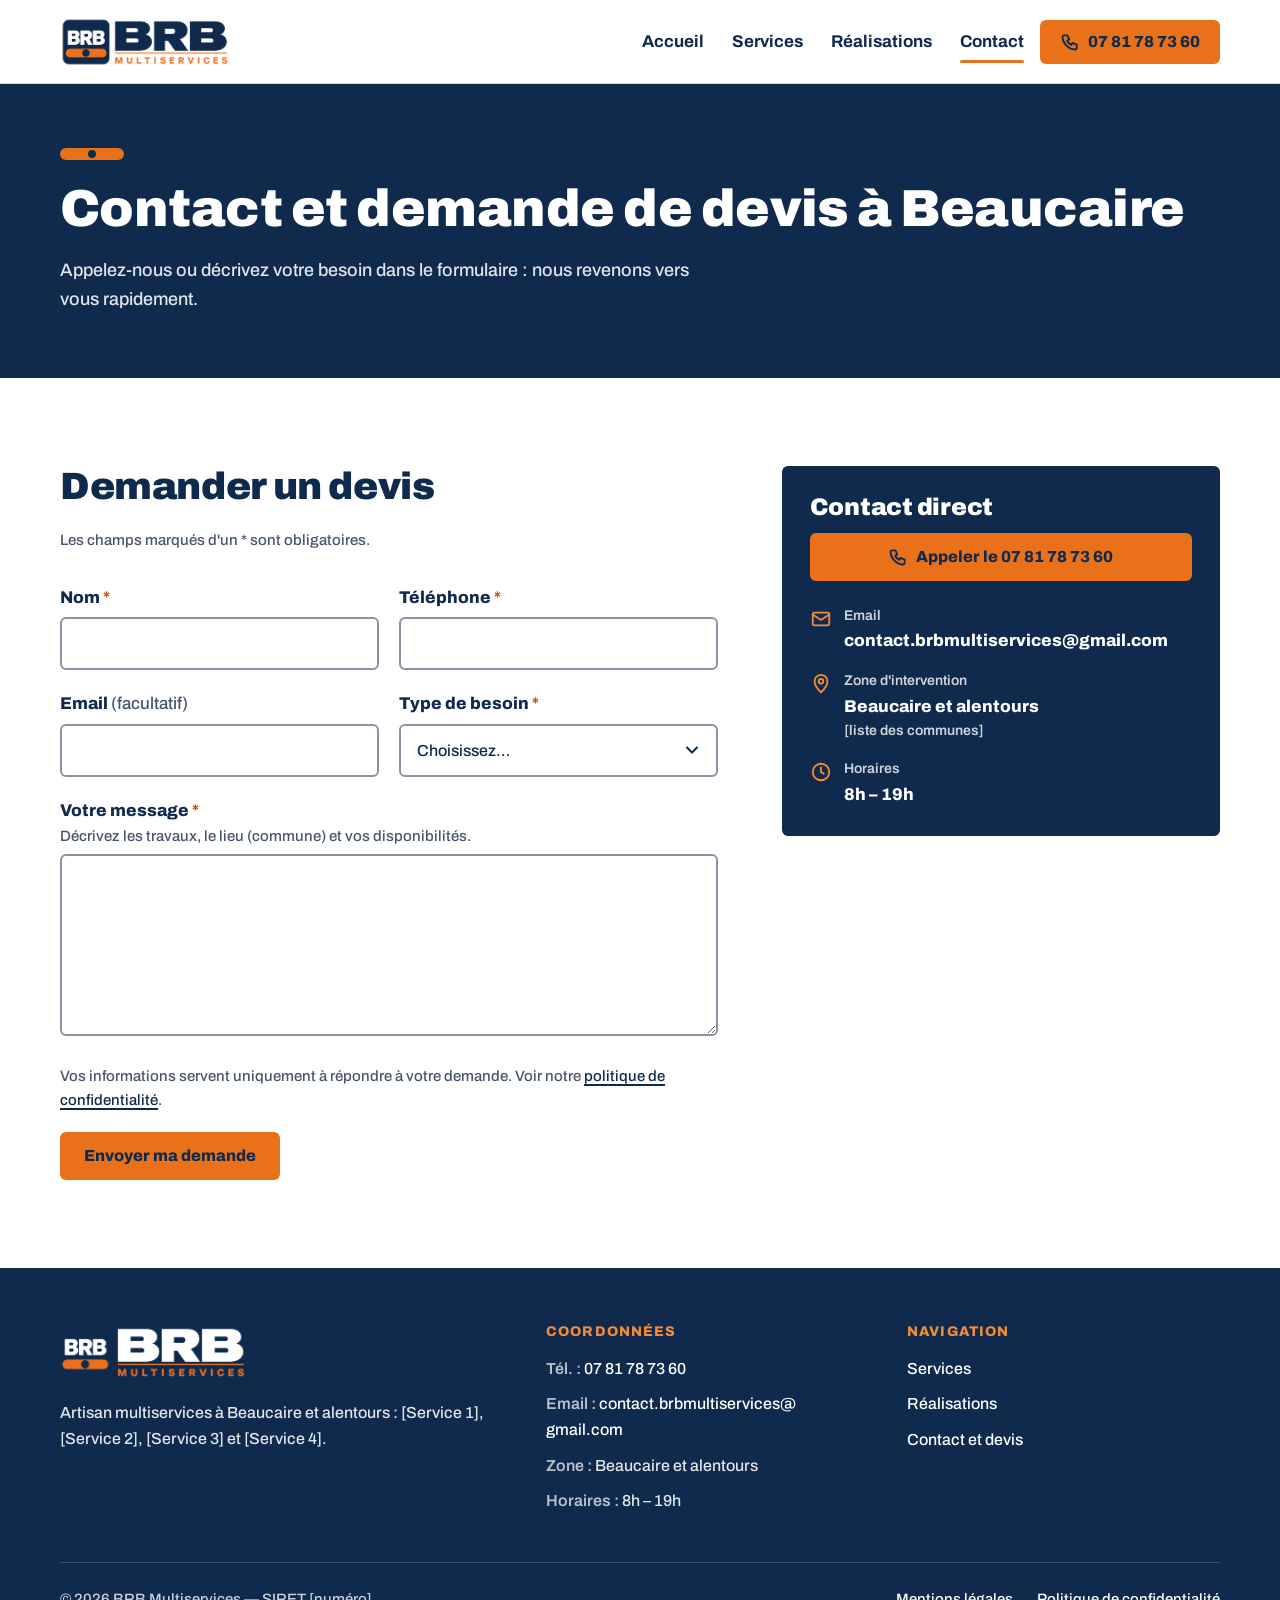
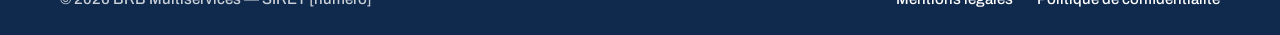
==== commit a05f4e21: "Horaires (8h-19h) et prénom du gérant Co-Authored-By: Claude Opus 5.5 <noreply@anthropic.com> Claude" ====
--- a/contact.html
+++ b/contact.html
@@ -149,7 +149,7 @@
             </li>
             <li>
               <svg viewBox="0 0 24 24" fill="none" stroke="currentColor" stroke-width="2" stroke-linecap="round" stroke-linejoin="round" aria-hidden="true"><circle cx="12" cy="12" r="9"/><path d="M12 7v5l3 2"/></svg>
-              <div><span class="k">Horaires</span><span class="v">[horaires]</span></div>
+              <div><span class="k">Horaires</span><span class="v">8h – 19h</span></div>
             </li>
           </ul>
         </aside>
@@ -171,7 +171,7 @@
             <li><span class="k">Tél. :</span> <a href="tel:+33781787360">07 81 78 73 60</a></li>
             <li><span class="k">Email :</span> <a href="mailto:contact.brbmultiservices@gmail.com">contact.brbmultiservices@<wbr>gmail.com</a></li>
             <li><span class="k">Zone :</span> Beaucaire et alentours</li>
-            <li><span class="k">Horaires :</span> [horaires]</li>
+            <li><span class="k">Horaires :</span> 8h – 19h</li>
           </ul>
         </div>
         <nav aria-label="Liens du pied de page">
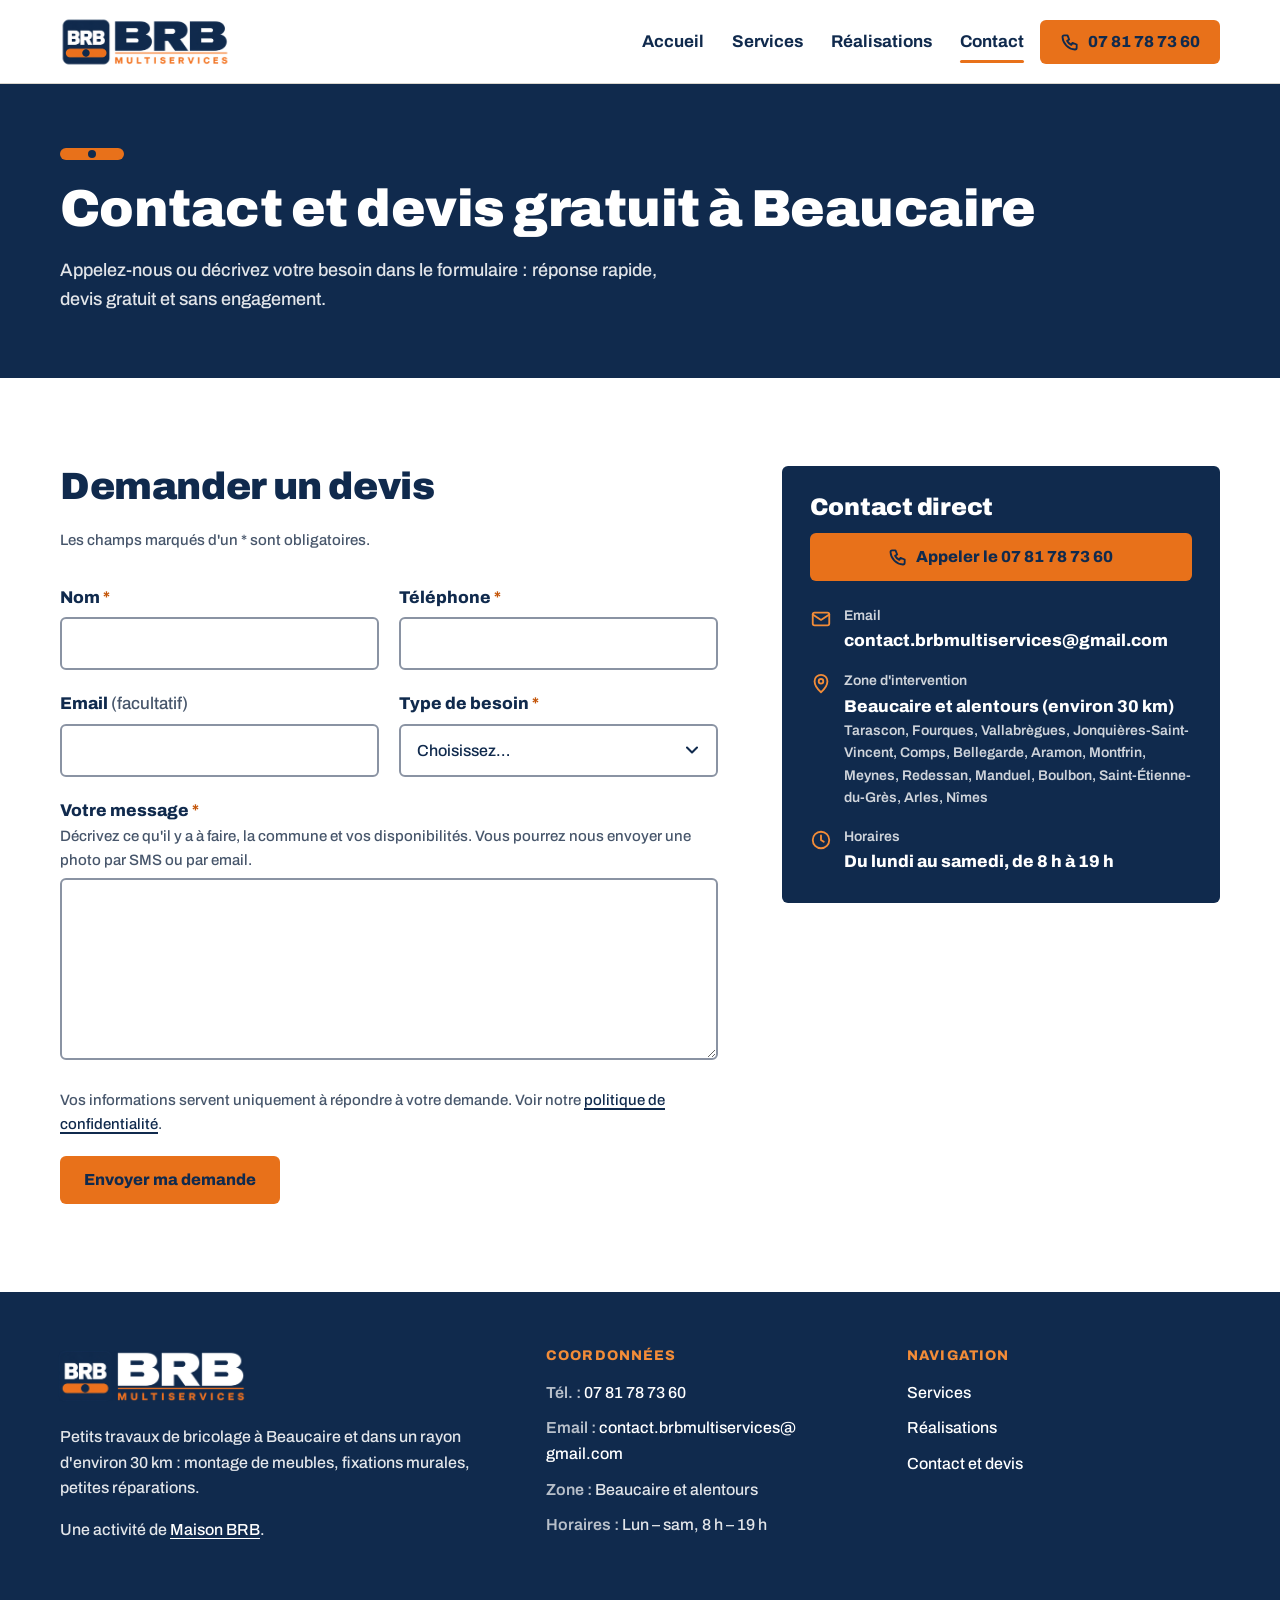
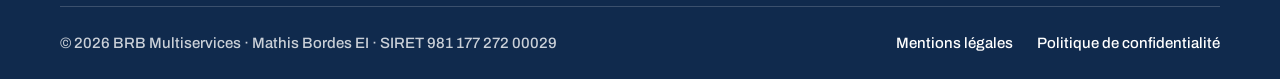
==== commit dacf7747: "Contenus repris de Maison BRB : prestations, zone, horaires, mentions légales - 6 prestations (monta" ====
--- a/contact.html
+++ b/contact.html
@@ -5,15 +5,15 @@
   <meta name="viewport" content="width=device-width, initial-scale=1">
   <script>document.documentElement.className = 'js';</script>
 
-  <title>Contact et devis — artisan multiservices à Beaucaire | BRB Multiservices</title>
-  <meta name="description" content="Contactez BRB Multiservices, artisan multiservices à Beaucaire : appelez le 07 81 78 73 60 ou demandez votre devis en ligne.">
+  <title>Contact et devis gratuit — petits travaux à Beaucaire | BRB Multiservices</title>
+  <meta name="description" content="Contactez BRB Multiservices à Beaucaire pour vos petits travaux de bricolage : appelez le 07 81 78 73 60 ou demandez votre devis gratuit en ligne.">
   <link rel="canonical" href="https://brbmultiservices.fr/contact.html">
 
   <meta property="og:type" content="website">
   <meta property="og:locale" content="fr_FR">
   <meta property="og:site_name" content="BRB Multiservices">
-  <meta property="og:title" content="Contact et devis — artisan multiservices à Beaucaire | BRB Multiservices">
-  <meta property="og:description" content="Contactez BRB Multiservices, artisan multiservices à Beaucaire : appelez le 07 81 78 73 60 ou demandez votre devis en ligne.">
+  <meta property="og:title" content="Contact et devis gratuit — petits travaux à Beaucaire | BRB Multiservices">
+  <meta property="og:description" content="Contactez BRB Multiservices à Beaucaire pour vos petits travaux de bricolage : appelez le 07 81 78 73 60 ou demandez votre devis gratuit en ligne.">
   <meta property="og:url" content="https://brbmultiservices.fr/contact.html">
   <meta property="og:image" content="https://brbmultiservices.fr/assets/img/logo/logo-principal-fond-blanc.jpg">
   <meta property="og:image:width" content="1858">
@@ -63,8 +63,8 @@
     <section class="page-hero on-dark">
       <div class="container">
         <span class="level" aria-hidden="true"></span>
-        <h1>Contact et demande de devis à Beaucaire</h1>
-        <p>Appelez-nous ou décrivez votre besoin dans le formulaire : nous revenons vers vous rapidement.</p>
+        <h1>Contact et devis gratuit à Beaucaire</h1>
+        <p>Appelez-nous ou décrivez votre besoin dans le formulaire : réponse rapide, devis gratuit et sans engagement.</p>
       </div>
     </section>
 
@@ -111,10 +111,12 @@
                 <label for="besoin">Type de besoin <span class="req" aria-hidden="true">*</span></label>
                 <select id="besoin" name="besoin" required aria-required="true">
                   <option value="">Choisissez…</option>
-                  <option value="service-1">[Service 1]</option>
-                  <option value="service-2">[Service 2]</option>
-                  <option value="service-3">[Service 3]</option>
-                  <option value="service-4">[Service 4]</option>
+                  <option value="montage-meubles">Montage de meubles</option>
+                  <option value="fixations-murales">Fixations murales</option>
+                  <option value="petites-reparations">Petites réparations</option>
+                  <option value="bricolage-quotidien">Bricolage du quotidien</option>
+                  <option value="amenagement-rangement">Aménagement et rangement</option>
+                  <option value="aide-emmenagement">Aide à l'emménagement</option>
                   <option value="autre">Autre demande</option>
                 </select>
               </div>
@@ -122,7 +124,7 @@
 
             <div class="field">
               <label for="message">Votre message <span class="req" aria-hidden="true">*</span>
-                <span class="hint">Décrivez les travaux, le lieu (commune) et vos disponibilités.</span>
+                <span class="hint">Décrivez ce qu'il y a à faire, la commune et vos disponibilités. Vous pourrez nous envoyer une photo par SMS ou par email.</span>
               </label>
               <textarea id="message" name="message" rows="6" required aria-required="true"></textarea>
             </div>
@@ -145,11 +147,11 @@
             </li>
             <li>
               <svg viewBox="0 0 24 24" fill="none" stroke="currentColor" stroke-width="2" stroke-linecap="round" stroke-linejoin="round" aria-hidden="true"><path d="M12 21s-7-6.2-7-12a7 7 0 0 1 14 0c0 5.8-7 12-7 12z"/><circle cx="12" cy="9" r="2.5"/></svg>
-              <div><span class="k">Zone d'intervention</span><span class="v">Beaucaire et alentours</span><span class="k">[liste des communes]</span></div>
+              <div><span class="k">Zone d'intervention</span><span class="v">Beaucaire et alentours (environ 30 km)</span><span class="k">Tarascon, Fourques, Vallabrègues, Jonquières-Saint-Vincent, Comps, Bellegarde, Aramon, Montfrin, Meynes, Redessan, Manduel, Boulbon, Saint-Étienne-du-Grès, Arles, Nîmes</span></div>
             </li>
             <li>
               <svg viewBox="0 0 24 24" fill="none" stroke="currentColor" stroke-width="2" stroke-linecap="round" stroke-linejoin="round" aria-hidden="true"><circle cx="12" cy="12" r="9"/><path d="M12 7v5l3 2"/></svg>
-              <div><span class="k">Horaires</span><span class="v">8h – 19h</span></div>
+              <div><span class="k">Horaires</span><span class="v">Du lundi au samedi, de 8 h à 19 h</span></div>
             </li>
           </ul>
         </aside>
@@ -163,7 +165,8 @@
       <div class="footer-grid">
         <div>
           <img class="footer-logo" src="assets/img/logo/logo-blanc-fond-fonce.png" srcset="assets/img/logo/logo-blanc-fond-fonce-400.png 400w, assets/img/logo/logo-blanc-fond-fonce.png 1858w" sizes="191px" width="1858" height="545" alt="BRB Multiservices" loading="lazy">
-          <p>Artisan multiservices à Beaucaire et alentours : [Service 1], [Service 2], [Service 3] et [Service 4].</p>
+          <p>Petits travaux de bricolage à Beaucaire et dans un rayon d'environ 30 km : montage de meubles, fixations murales, petites réparations.</p>
+          <p>Une activité de <a href="https://maisonbrb.fr/">Maison BRB</a>.</p>
         </div>
         <div>
           <h2 class="footer-title">Coordonnées</h2>
@@ -171,7 +174,7 @@
             <li><span class="k">Tél. :</span> <a href="tel:+33781787360">07 81 78 73 60</a></li>
             <li><span class="k">Email :</span> <a href="mailto:contact.brbmultiservices@gmail.com">contact.brbmultiservices@<wbr>gmail.com</a></li>
             <li><span class="k">Zone :</span> Beaucaire et alentours</li>
-            <li><span class="k">Horaires :</span> 8h – 19h</li>
+            <li><span class="k">Horaires :</span> Lun – sam, 8 h – 19 h</li>
           </ul>
         </div>
         <nav aria-label="Liens du pied de page">
@@ -184,7 +187,7 @@
         </nav>
       </div>
       <div class="footer-bottom">
-        <p>© <span data-year>2026</span> BRB Multiservices — SIRET [numéro]</p>
+        <p>© <span data-year>2026</span> BRB Multiservices · Mathis Bordes EI · SIRET 981 177 272 00029</p>
         <ul>
           <li><a href="mentions-legales.html">Mentions légales</a></li>
           <li><a href="mentions-legales.html#confidentialite">Politique de confidentialité</a></li>
--- a/assets/css/style.css
+++ b/assets/css/style.css
@@ -694,3 +694,42 @@
 .info-list .v,
 .footer-list a,
 .prose a { overflow-wrap: anywhere; }
+
+/* Grilles : 6 prestations, 4 engagements */
+@media (min-width: 1040px) { .cards--3 { grid-template-columns: repeat(3, 1fr); } }
+@media (min-width: 600px) { .features--4 { grid-template-columns: repeat(2, 1fr); } }
+@media (min-width: 1040px) { .features--4 { grid-template-columns: repeat(4, 1fr); } }
+
+.hero-lead { font-size: 1.1875rem; color: rgba(255, 255, 255, .9); max-width: 34em; margin-bottom: 1rem; }
+
+/* Questions fréquentes (details/summary, sans JavaScript) */
+.faq { display: grid; gap: .75rem; max-width: 820px; }
+.faq-item {
+  background: var(--white);
+  border: 1px solid var(--line);
+  border-radius: var(--radius);
+}
+.faq-item summary {
+  position: relative;
+  padding: 1.125rem 3rem 1.125rem 1.25rem;
+  font-weight: 800;
+  color: var(--navy);
+  cursor: pointer;
+  list-style: none;
+}
+.faq-item summary::-webkit-details-marker { display: none; }
+.faq-item summary::after {
+  content: "+";
+  position: absolute;
+  right: 1.25rem;
+  top: 50%;
+  transform: translateY(-50%);
+  font-size: 1.5rem;
+  font-weight: 700;
+  color: var(--orange-text);
+}
+.faq-item[open] summary::after { content: "–"; }
+.faq-item p { margin: 0; padding: 0 1.25rem 1.25rem; color: var(--text-muted); }
+
+/* Lien dans un paragraphe du footer : souligné pour se distinguer du texte */
+.site-footer p a { text-decoration: underline; }
